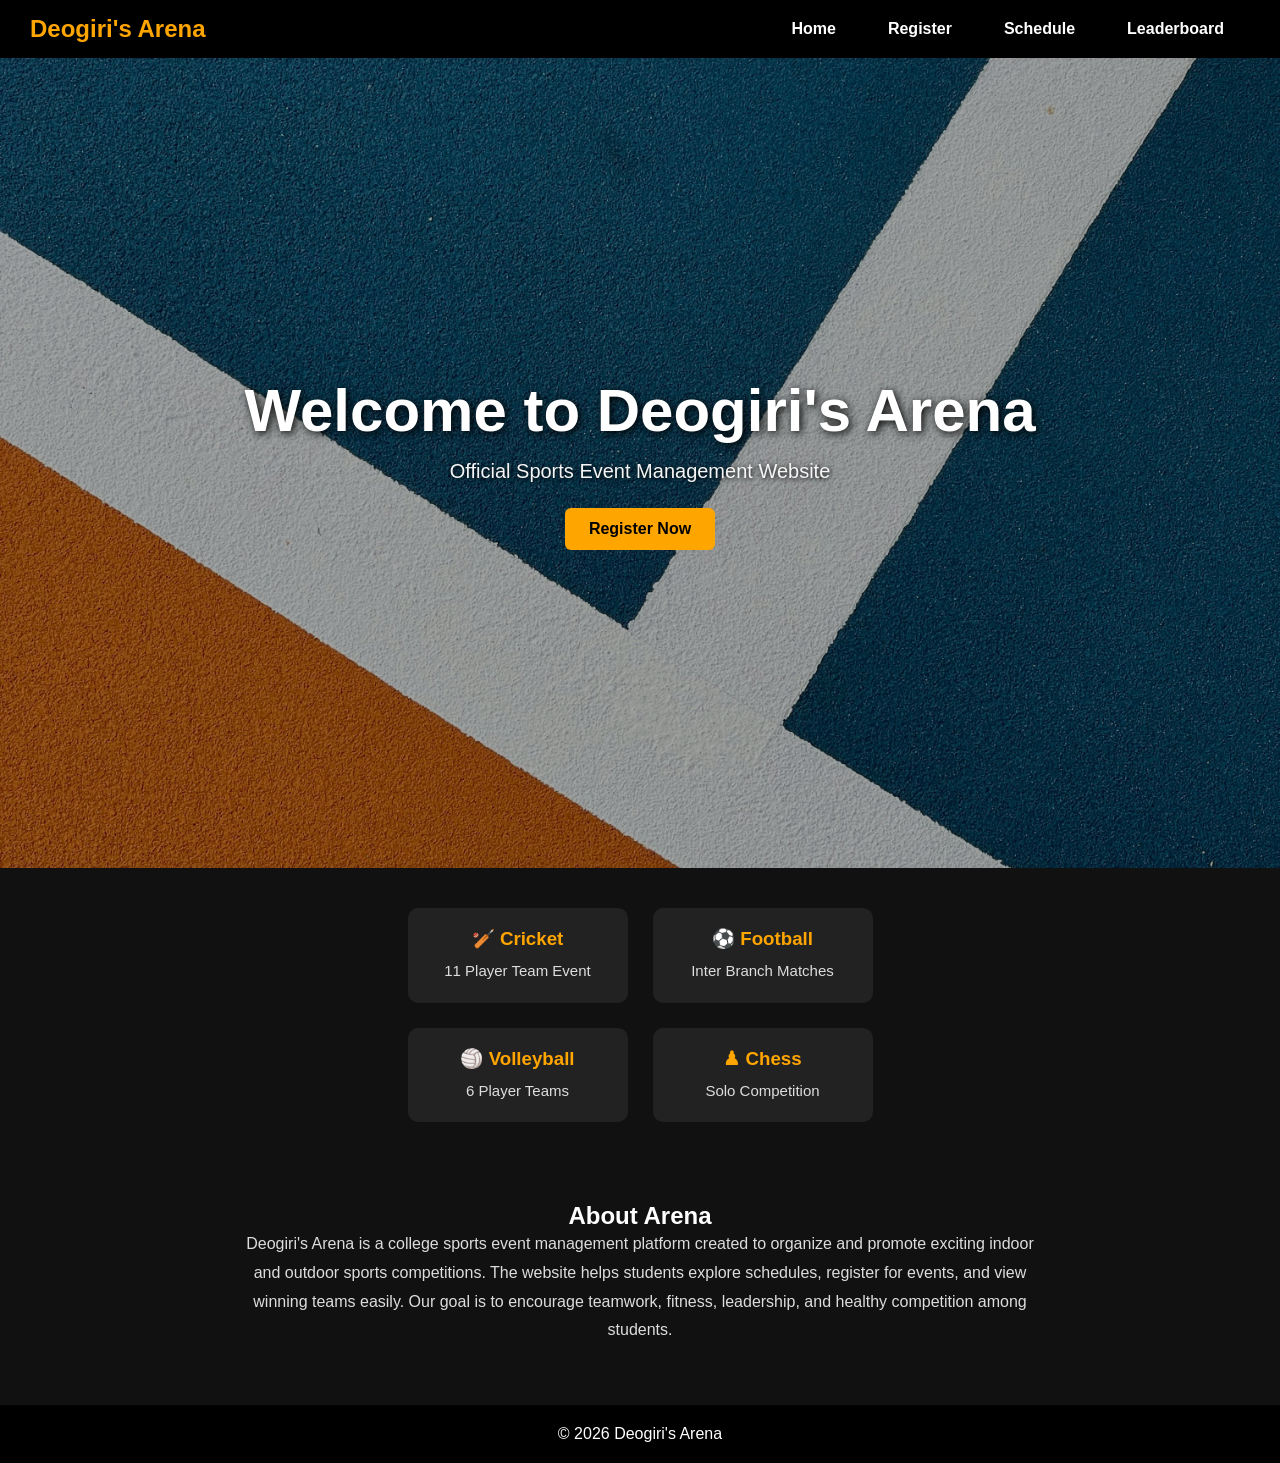
==== index.html @ fbe8ad10 "1st commit" ====
<!DOCTYPE html>
<html lang="en">
<head>
<meta charset="UTF-8">
<meta name="viewport" content="width=device-width,initial-scale=1.0">
<title>Deogiri's Arena</title>
<link rel="stylesheet" href="style.css">
</head>
<body>


<!-- Other content -->


<nav>
<h2>Deogiri's Arena</h2>
<ul>
<li><a href="index.html">Home</a></li>
<li><a href="register.html">Register</a></li>
<li><a href="schedule.html">Schedule</a></li>
<li><a href="leaderboard.html">Leaderboard</a></li>
</ul>
</nav>

<header class="hero">
<h1>Welcome to Deogiri's Arena</h1>
<p>Official Sports Event Management Website</p>
<a href="register.html" class="btn">Register Now</a>
</header>

<section class="cards">
<div class="card"><h3>🏏 Cricket</h3><p>11 Player Team Event</p></div>
<div class="card"><h3>⚽ Football</h3><p>Inter Branch Matches</p></div>
<div class="card"><h3>🏐 Volleyball</h3><p>6 Player Teams</p></div>
<div class="card"><h3>♟ Chess</h3><p>Solo Competition</p></div>
</section>

<section class="about">
<h2>About Arena</h2>
    <p>
        Deogiri's Arena is a college sports event management platform created to organize and promote exciting indoor and outdoor sports competitions. 
        The website helps students explore schedules, register for events, and view winning teams easily. 
        Our goal is to encourage teamwork, fitness, leadership, and healthy competition among students.
    </p>
</section>

<footer>
<p>© 2026 Deogiri's Arena</p>
</footer>
<script src="script.js"></script>
</body>
</html>
---- style.css ----
* {
    margin: 0;
    padding: 0;
    box-sizing: border-box;
    font-family: Arial, sans-serif;
}

body {
    background: #111;
    color: white;
}

/* = NAVBAR = */

nav {
    display: flex;
    justify-content: space-between;
    align-items: center;
    padding: 15px 30px;
    background: #000;
    position: sticky;
    top: 0;
    z-index: 1000;
}

nav h2 {
    color: orange;
}

nav ul {
    display: flex;
    list-style: none;
}

nav ul li {
    margin: 0 10px;
}

/* Navbar Links */

nav a {
    text-decoration: none;
    color: white;
    padding: 8px 16px;
    border-radius: 6px;
    transition: 0.3s;
    font-weight: bold;
}

nav a:hover {
    background: orange;
    color: black;
}

nav a:active {
    transform: scale(0.95);
}



/*  HERO SECTION  */

.hero {
    height: 90vh;

    background:
    linear-gradient(rgba(0,0,0,0.35), rgba(0,0,0,0.35)),
    url("bg3.jpg");

    background-size: cover;
    background-position: center;
    background-repeat: no-repeat;

    display: flex;
    flex-direction: column;
    justify-content: center;
    align-items: center;
    text-align: center;

    padding: 20px;
}

.hero h1 {
    font-size: 60px;
    color: white;
    text-shadow: 2px 2px 8px black;
    margin-bottom: 15px;
}

.hero p {
    font-size: 20px;
    color: #f5f5f5;
    text-shadow: 1px 1px 5px black;
    margin-bottom: 25px;
}

/*  BUTTON  */

.btn {
    padding: 12px 24px;
    background: orange;
    color: black;
    text-decoration: none;
    border-radius: 6px;
    font-weight: bold;
    transition: 0.3s;
}

.btn:hover {
    background: #ffb733;
    transform: scale(1.05);
}

/*  CARDS  */

.cards {
    display: grid;
    grid-template-columns: repeat(2, 220px);
    justify-content: center;
    gap: 25px;
    padding: 40px;
}

.card {
    background: #222;
    padding: 20px;
    border-radius: 10px;
    width: 220px;
    text-align: center;
    transition: 0.3s;
}

.card h2,
.card h3 {
    color: orange;
    margin-bottom: 10px;
}

.card p {
    color: #ddd;
    font-size: 15px;
    line-height: 1.5;
}

.card:hover {
    transform: scale(1.05);
    box-shadow: 0 0 10px orange;
}

/* ================= ABOUT & TABLE ================= */

.about,
.table-box {
    padding: 40px;
    text-align: center;
}

.about p {
    max-width: 800px;
    margin: auto;
    line-height: 1.8;
    color: #ddd;
}

/* ================= TABLE ================= */

table {
    width: 80%;
    margin: 20px auto;
    border-collapse: collapse;
}

table,
tr,
th,
td {
    border: 1px solid #555;
}

th {
    background: orange;
    color: black;
}

th,
td {
    padding: 12px;
    text-align: center;
}

/* ================= REGISTER SECTION ================= */

.register-section {
    min-height: 100vh;
    display: flex;
    justify-content: center;
    align-items: center;
    padding: 40px 20px;

    background:
    linear-gradient(rgba(0,0,0,0.7), rgba(0,0,0,0.7)),
    url('https://images.unsplash.com/photo-1547347298-4074fc3086f0?q=80&w=1200')
    center/cover;
}

.register-container {
    width: 100%;
    max-width: 450px;
    background: #1c1c1c;
    padding: 30px;
    border-radius: 12px;
    box-shadow: 0 0 15px rgba(255,165,0,0.3);
    text-align: center;
}

.register-container h1 {
    color: orange;
    margin-bottom: 10px;
}

.register-container p {
    color: #ccc;
    margin-bottom: 20px;
}



/* ================= SCHEDULE SECTION ================= */

.schedule-section {
    min-height: 100vh;
    padding: 50px 20px;
    background: #0b1020;
    text-align: center;
}

.schedule-section h1 {
    color: orange;
    margin-bottom: 30px;
    font-size: 40px;
}

.table-container {
    width: 95%;
    max-width: 1200px;
    margin: auto;
    overflow-x: auto;
}

.schedule-section table {
    width: 100%;
    border-collapse: collapse;
    background: #111827;
    border-radius: 10px;
    overflow: hidden;
}

.schedule-section thead {
    background: orange;
    color: black;
}

.schedule-section th,
.schedule-section td {
    padding: 18px;
    text-align: center;
    border-bottom: 1px solid rgba(255,255,255,0.1);
}

.schedule-section th {
    font-size: 17px;
}

.schedule-section td {
    font-size: 15px;
}

/* Sport Tags */

.sport {
    background: #1e293b;
    padding: 8px 14px;
    border-radius: 20px;
    display: inline-block;
}

/* Status */

.done {
    background: #14532d;
    color: #4ade80;
    padding: 8px 16px;
    border-radius: 20px;
    font-weight: bold;
}

.live {
    background: #450a0a;
    color: #ff4d4d;
    padding: 8px 16px;
    border-radius: 20px;
    font-weight: bold;
}

.upcoming {
    background: #1e3a8a;
    color: #60a5fa;
    padding: 8px 16px;
    border-radius: 20px;
    font-weight: bold;
}
/* ================= FORM ================= */

form {
    display: flex;
    flex-direction: column;
    width: 100%;
}

input,
select,
button {
    padding: 12px;
    margin: 8px 0;
    border: none;
    border-radius: 6px;
    font-size: 15px;
}

/* Input Fields */

input,
select {
    background: #f1f1f1;
    outline: none;
}

input:focus,
select:focus {
    border: 2px solid orange;
}

/* ================= TEAM SECTION ================= */

.team-members {
    display: none;
}

/* ================= BUTTONS ================= */

button {
    background: orange;
    color: black;
    font-weight: bold;
    cursor: pointer;
    transition: 0.3s;
}

button:hover {
    background: #ffb733;
}

/* ================= LOGIN BOX ================= */

.login-box {
    margin-top: 30px;
    padding-top: 20px;
    border-top: 1px solid #444;
}

.login-box h2 {
    color: orange;
    margin-bottom: 10px;
}

/* ================= FOOTER ================= */

footer {
    text-align: center;
    padding: 20px;
    background: black;
    margin-top: 20px;
}

/* ================= RESPONSIVE ================= */

@media (max-width: 768px) {

    nav {
        flex-direction: column;
    }

    nav ul {
        margin-top: 10px;
        flex-wrap: wrap;
        justify-content: center;
    }

    .hero h1 {
        font-size: 35px;
    }

    .cards {
        grid-template-columns: 1fr;
    }

    .card {
        width: 100%;
        max-width: 300px;
        margin: auto;
    }

    table {
        width: 100%;
    }

    .register-container {
        padding: 20px;
    }
}
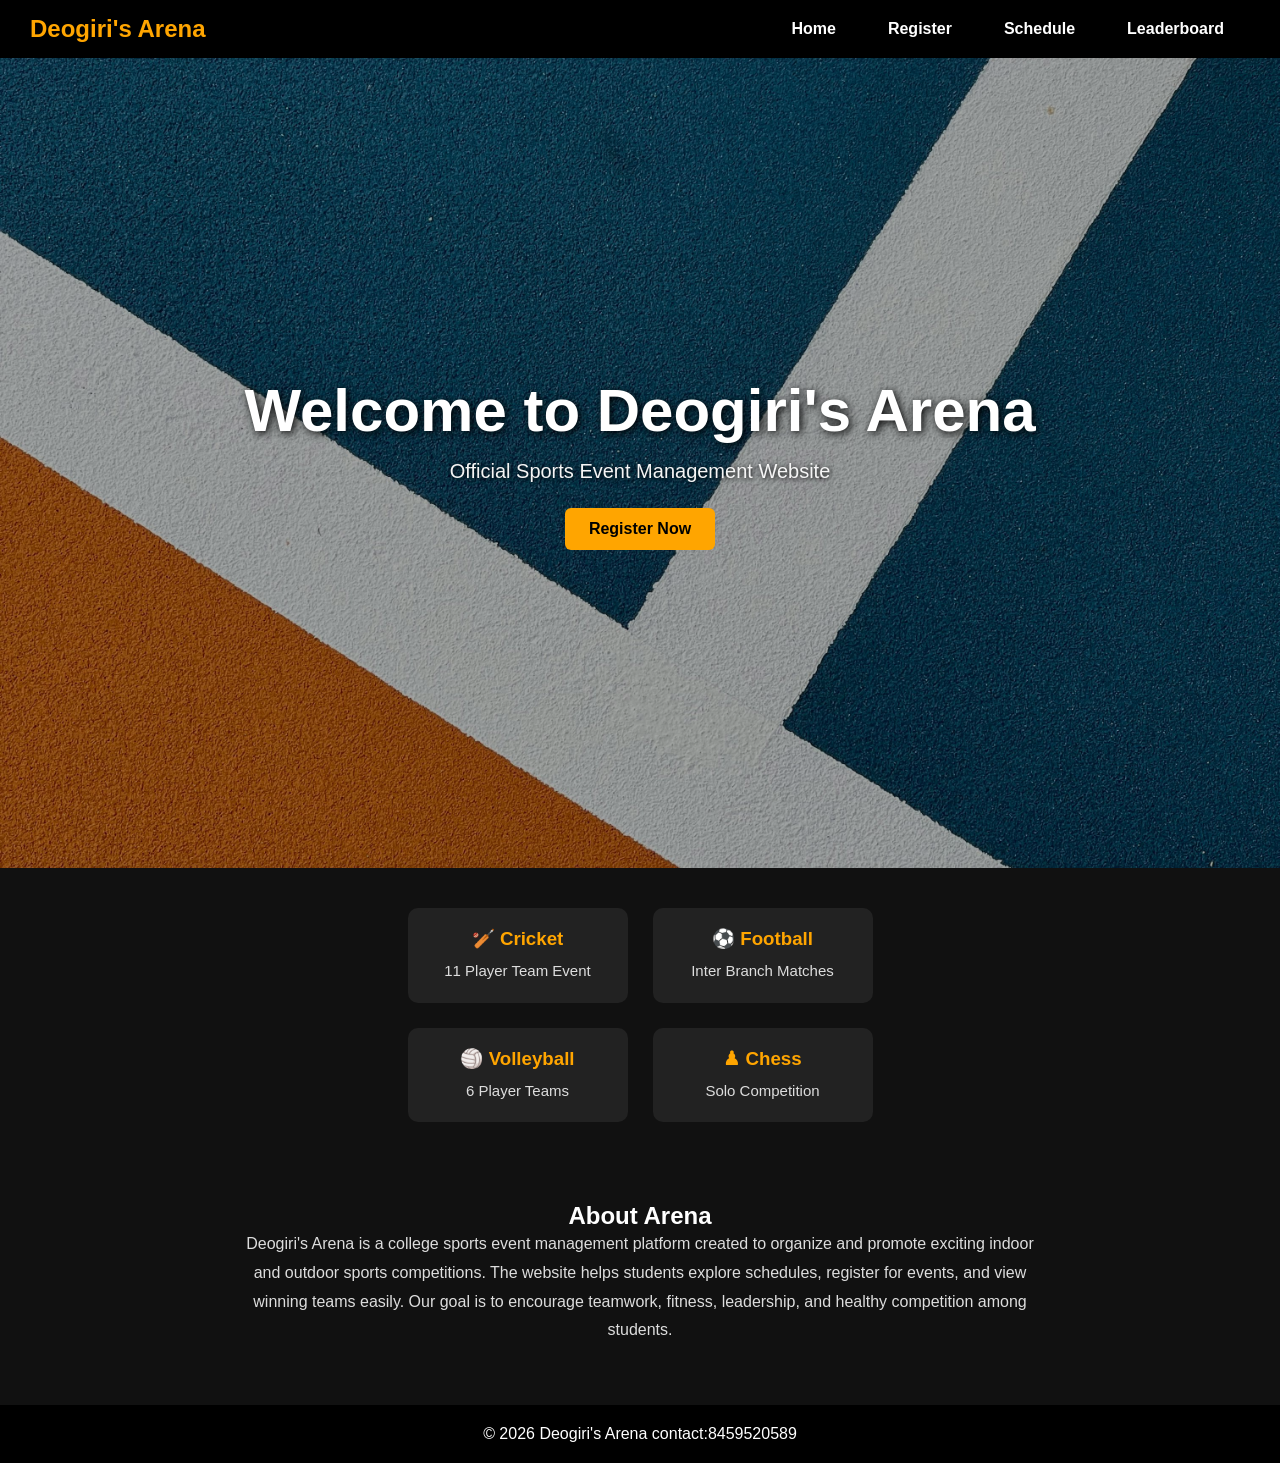
==== commit 6d0a5a6a: "2nd commit" ====
--- a/index.html
+++ b/index.html
@@ -45,7 +45,7 @@
 </section>
 
 <footer>
-<p>© 2026 Deogiri's Arena</p>
+<p>© 2026 Deogiri's Arena contact:8459520589</p>
 </footer>
 <script src="script.js"></script>
 </body>
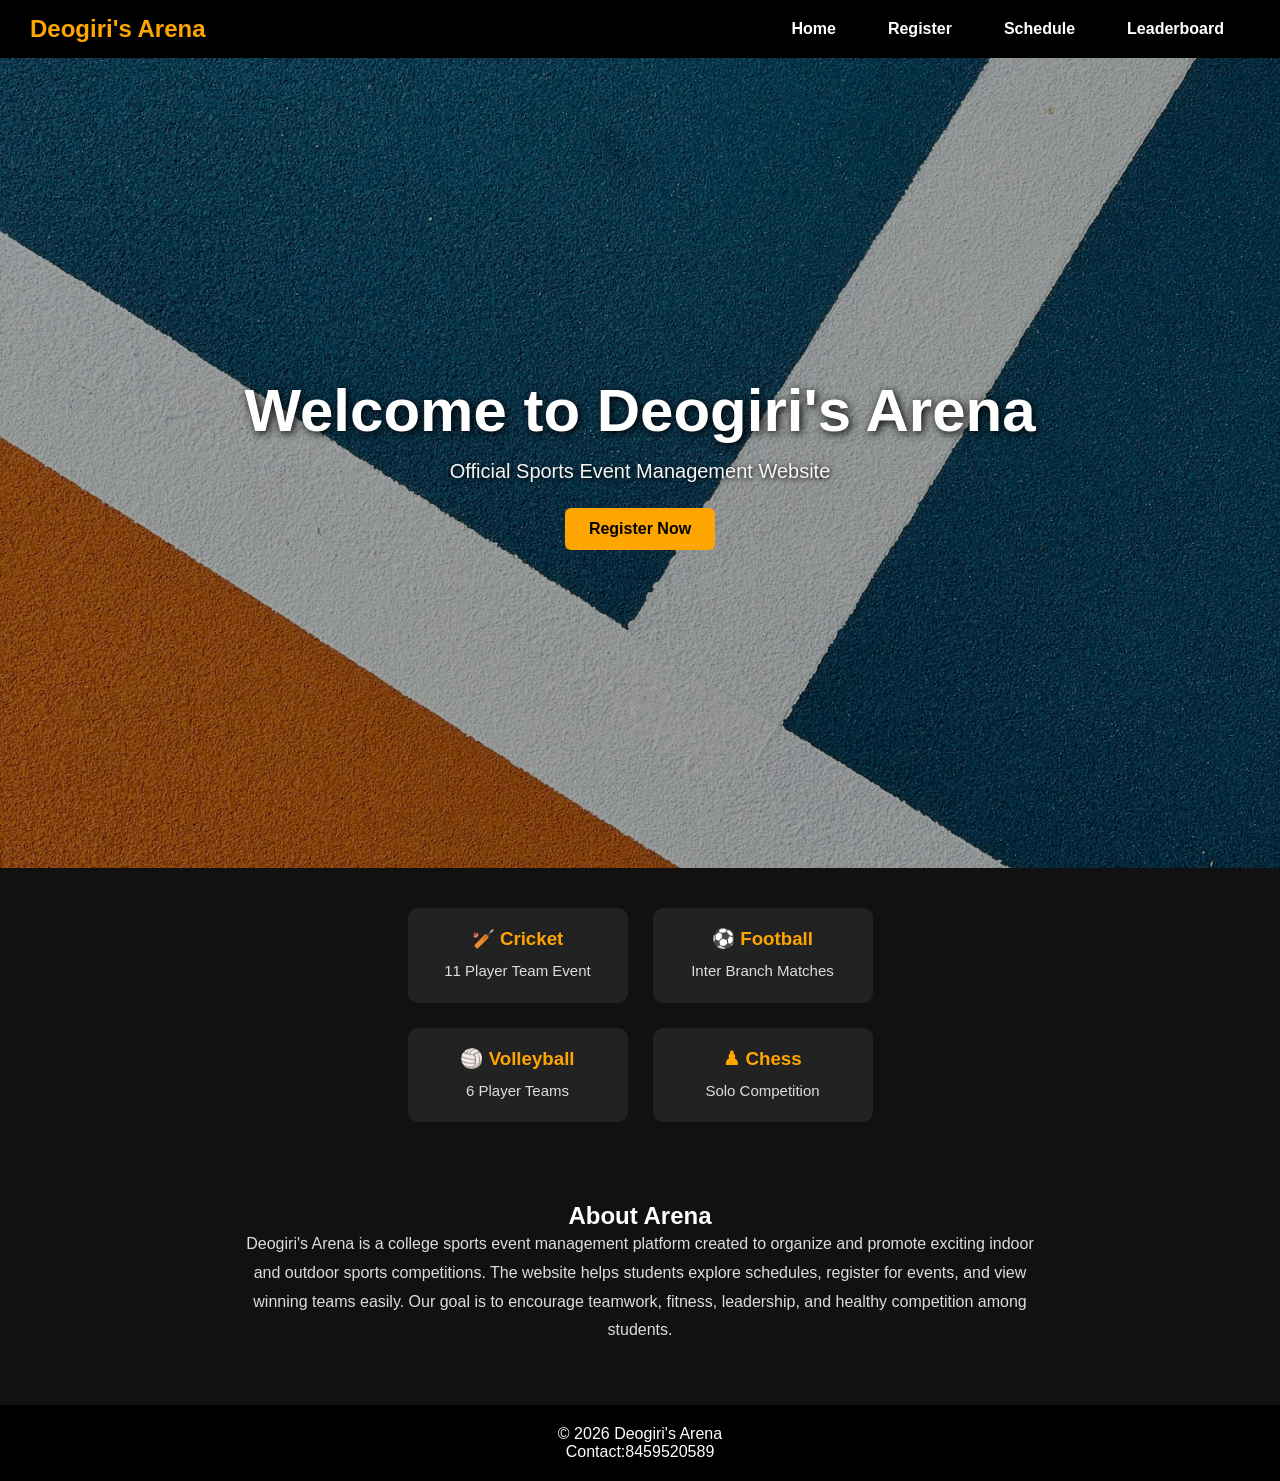
==== commit 179509eb: "3rd commit" ====
--- a/index.html
+++ b/index.html
@@ -45,7 +45,8 @@
 </section>
 
 <footer>
-<p>© 2026 Deogiri's Arena contact:8459520589</p>
+<p>© 2026 Deogiri's Arena 
+    <br>Contact:8459520589</p>
 </footer>
 <script src="script.js"></script>
 </body>
